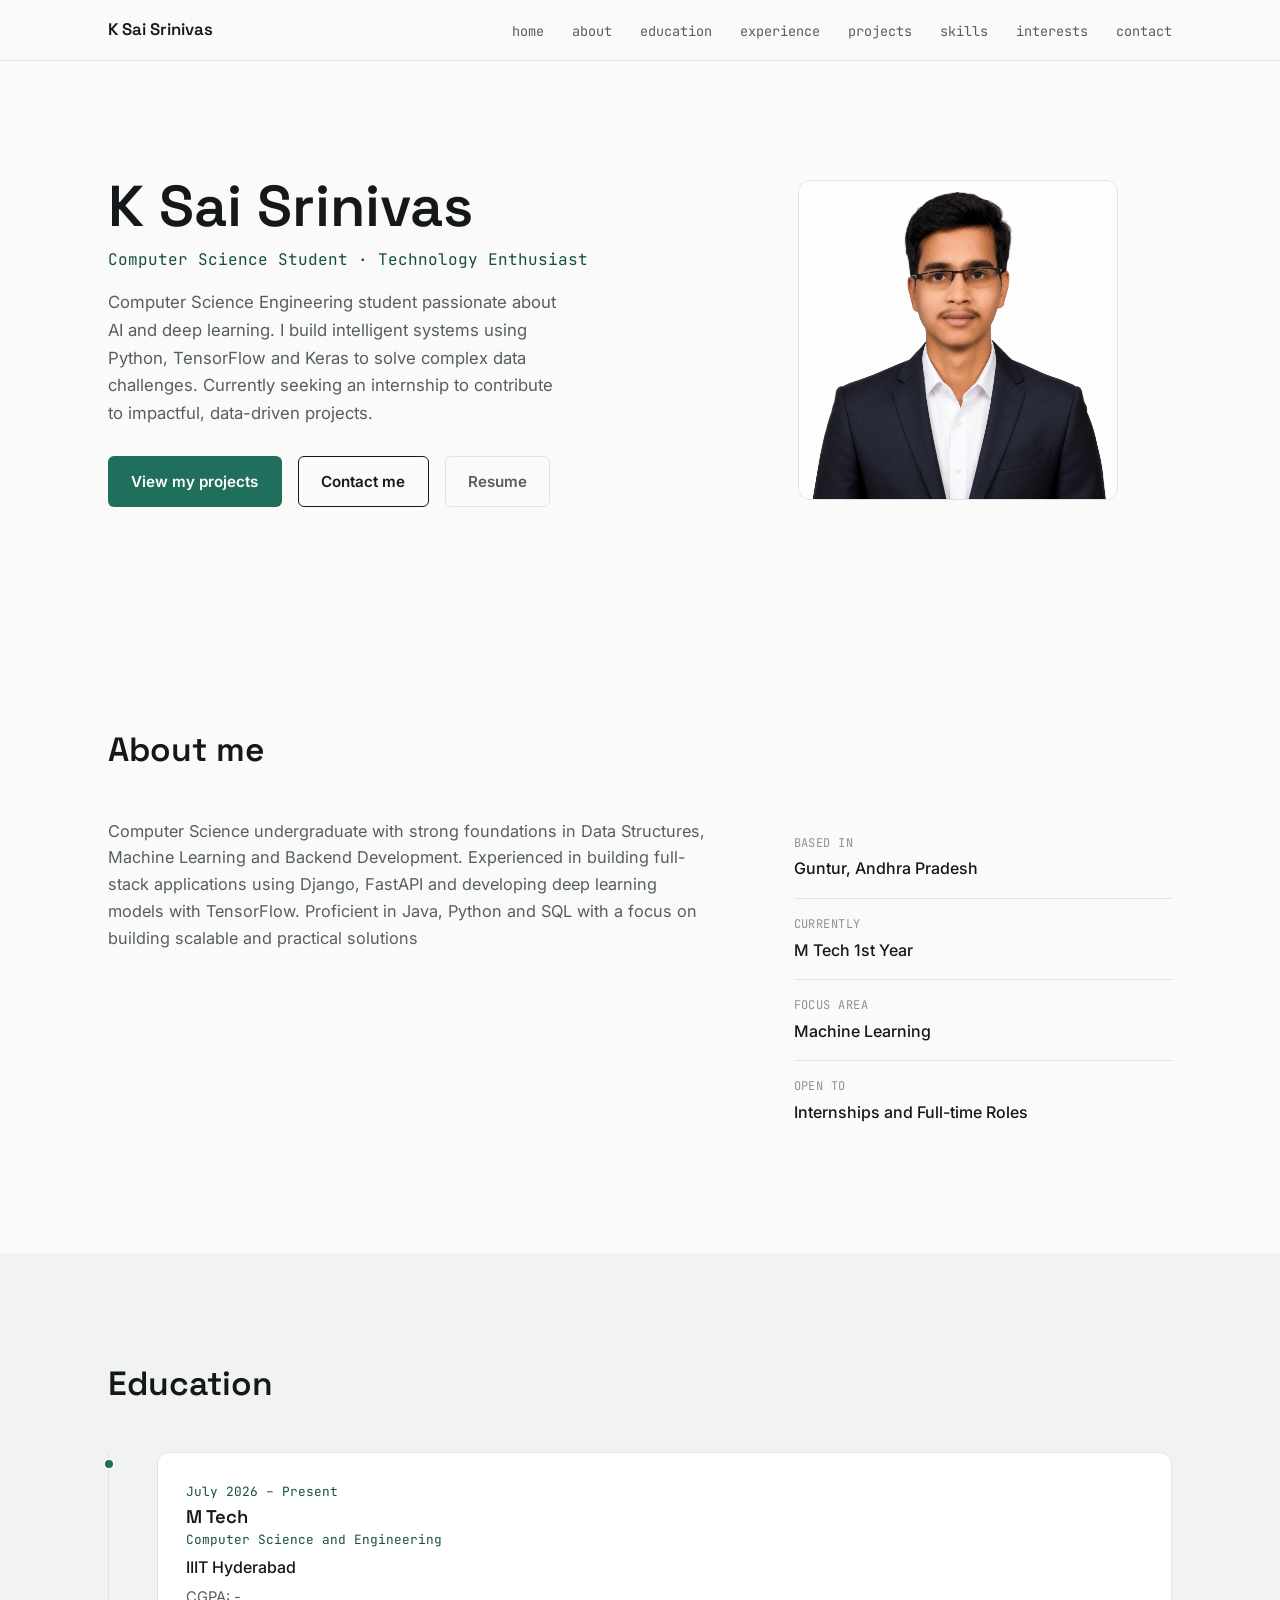
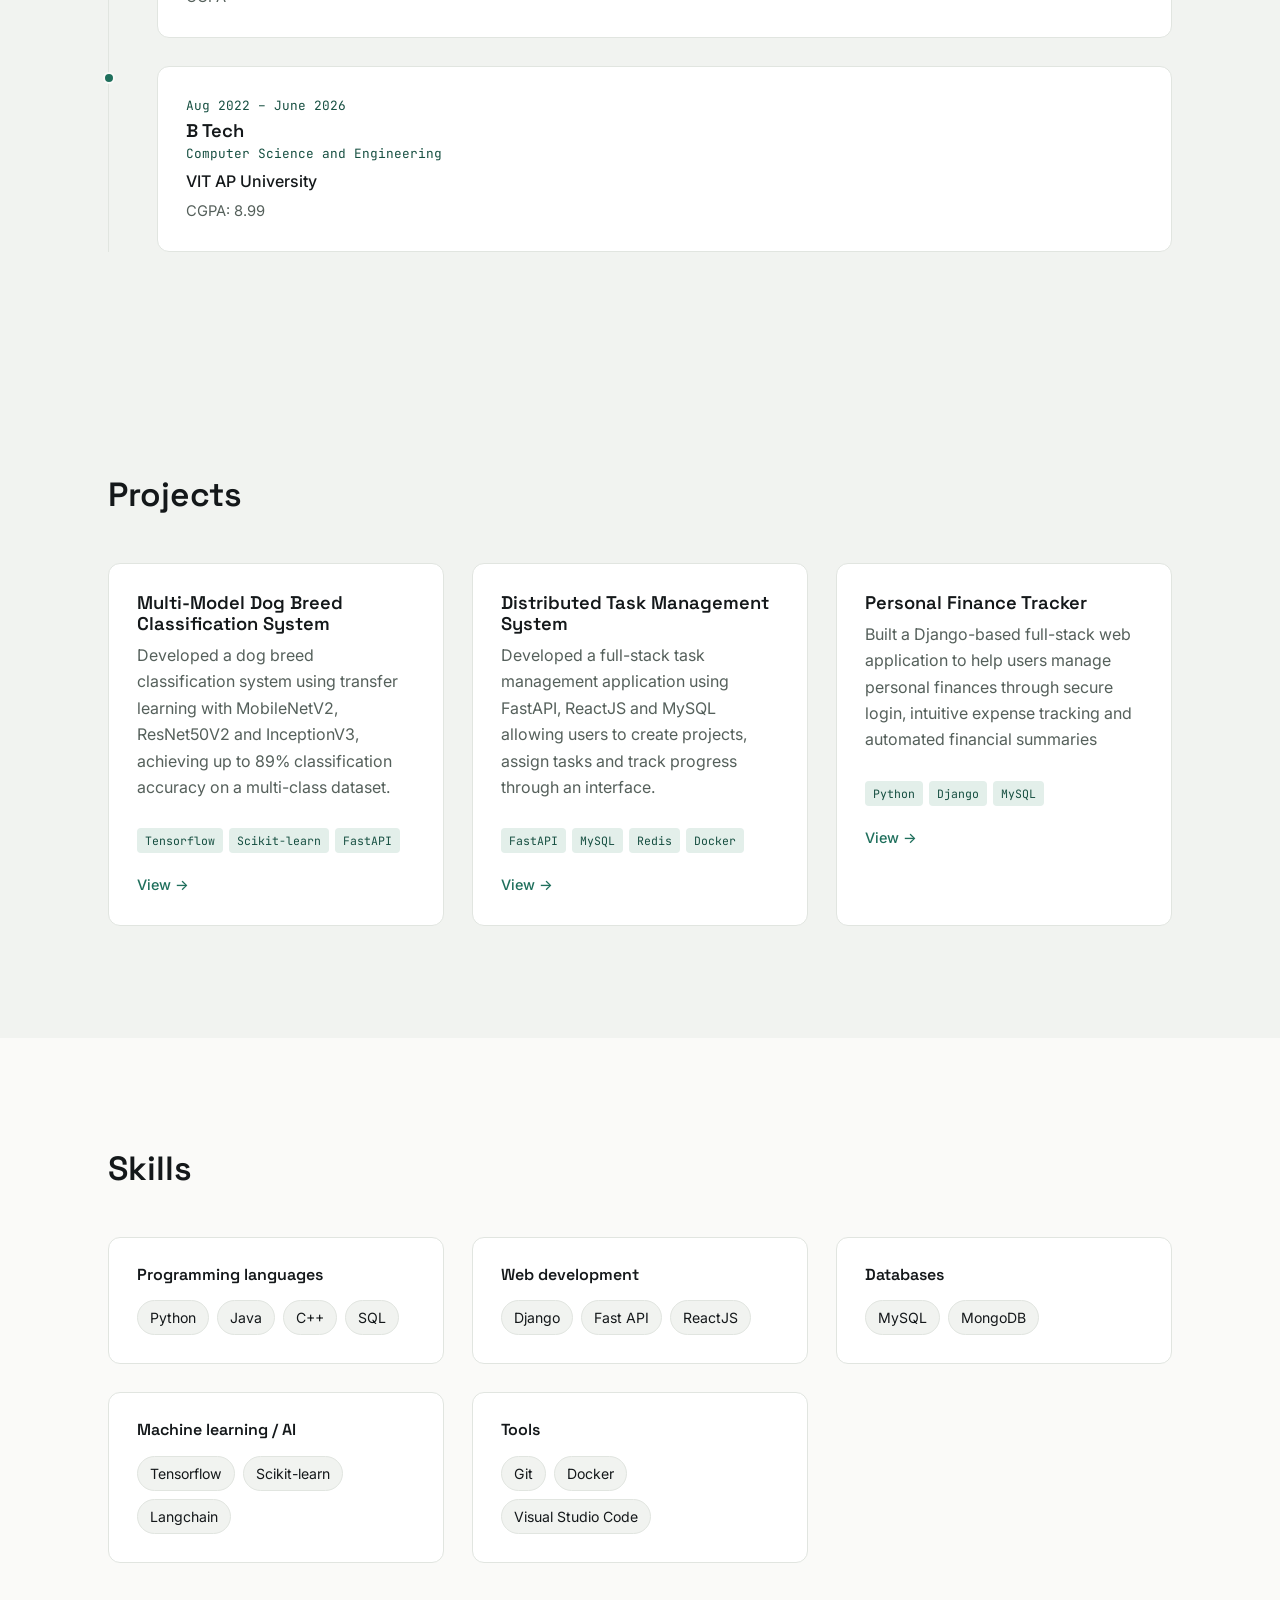
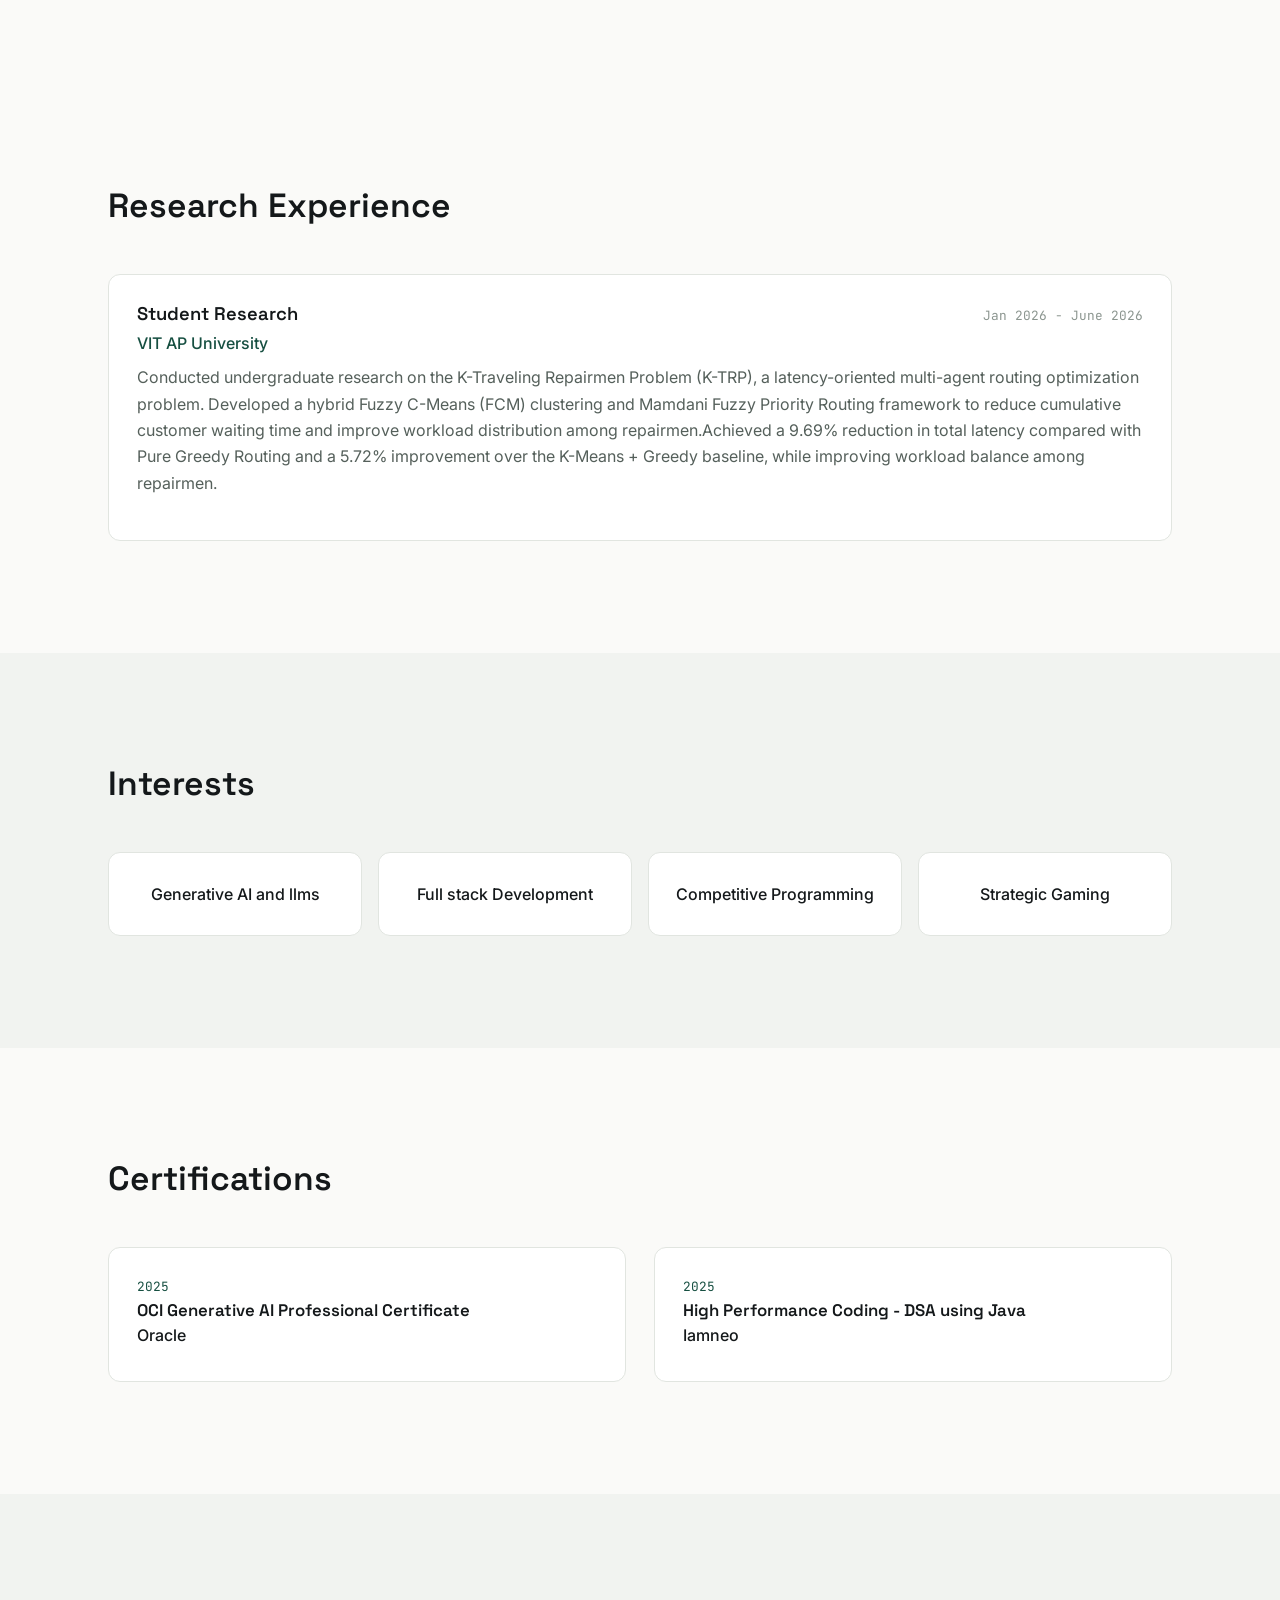
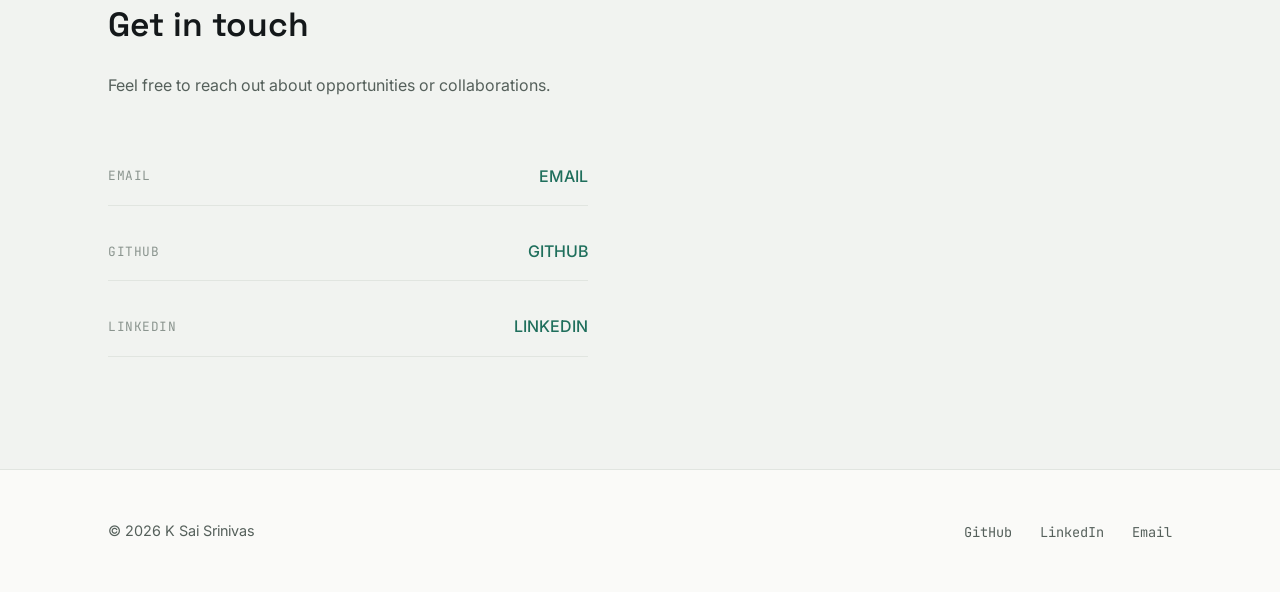
==== index.html @ 32a8c2e9 "Add files via upload" ====
<!DOCTYPE html>
<html lang="en">
<head>
  <meta charset="UTF-8" />
  <meta name="viewport" content="width=device-width, initial-scale=1.0" />
  <title>K Sai Srinivas</title>
  <meta name="description" content="Personal portfolio of [YOUR NAME], Computer Science student and developer." />

  <link rel="preconnect" href="https://fonts.googleapis.com" />
  <link rel="preconnect" href="https://fonts.gstatic.com" crossorigin />
  <link href="https://fonts.googleapis.com/css2?family=Space+Grotesk:wght@500;600;700&family=Inter:wght@400;500;600&family=JetBrains+Mono:wght@400;500&display=swap" rel="stylesheet" />

  <link rel="stylesheet" href="style.css" />
</head>
<body>

  <input type="checkbox" id="nav-toggle" class="nav-toggle-checkbox" />

  <header class="site-header">
    <div class="nav-inner">
      <a href="#home" class="nav-logo">
        K Sai Srinivas
      </a>

      <label for="nav-toggle" class="nav-toggle-label" aria-label="Toggle navigation menu">
        <span></span>
        <span></span>
        <span></span>
      </label>

      <nav class="site-nav" aria-label="Primary">
        <ul>
          <li><a href="#home">home</a></li>
          <li><a href="#about">about</a></li>
          <li><a href="#education">education</a></li>
          <li><a href="#experience">experience</a></li>
          <li><a href="#projects">projects</a></li>
          <li><a href="#skills">skills</a></li>
          <li><a href="#interests">interests</a></li>
          <li><a href="#contact">contact</a></li>
        </ul>
      </nav>
    </div>
  </header>

  <main>

    <section id="home" class="hero">
      <div class="container hero-grid">
        <div class="hero-content">
          <h1 class="hero-name">
            K Sai Srinivas
          </h1>
          <p class="hero-tagline">
            Computer Science Student · Technology Enthusiast
          </p>
          <p class="hero-intro">
            Computer Science Engineering student passionate about AI and deep learning. I build intelligent systems using Python, TensorFlow and Keras to solve complex data challenges. Currently seeking an internship to contribute to impactful, data-driven projects.
          </p>
          <div class="hero-actions">
            <a href="#projects" class="btn btn-primary">View my projects</a>
            <a href="#contact" class="btn btn-secondary">Contact me</a>
            <a href="https://drive.google.com/file/d/1s-3lSfMq5ptXC5XpvIF7e--5oSeqiUT1/view?usp=drive_link" class="btn btn-ghost" download>Resume</a>
          </div>
        </div>

        <div class="hero-media">
          <div class="hero-image-frame">
            <img src="profile.png" alt="Portrait of Srinivas" class="hero-image" />
          </div>
        </div>
      </div>
    </section>

    <section id="about" class="section">
      <div class="container">
        <h2 class="section-title">About me</h2>

        <div class="about-grid">
          <div class="about-text">
            <p>Computer Science undergraduate with strong foundations in Data Structures, Machine Learning and Backend
              Development. Experienced in building full-stack applications using Django, FastAPI and developing deep learning
              models with TensorFlow. Proficient in Java, Python and SQL with a focus on building scalable and practical
              solutions</p>   
          </div>

          <aside class="about-facts" aria-label="Key facts">
            <ul class="fact-list">
              <li>
                <span class="fact-label">Based in</span>
                <span class="fact-value">Guntur, Andhra Pradesh</span>
              </li>
              <li>
                <span class="fact-label">Currently</span>
                <span class="fact-value">M Tech 1st Year</span>
              </li>
              <li>
                <span class="fact-label">Focus area</span>
                <span class="fact-value">Machine Learning</span>
              </li>
              <li>
                <span class="fact-label">Open to</span>
                <span class="fact-value">Internships and Full-time Roles</span>
              </li>
            </ul>
          </aside>
        </div>
      </div>
    </section>

    <section id="education" class="section section-alt">
      <div class="container">
        <h2 class="section-title">Education</h2>

        <ol class="timeline">
          <li class="timeline-item">
            <div class="timeline-marker" aria-hidden="true"></div>
            <div class="timeline-content card">
              <p class="timeline-date">July 2026 – Present</p>
              <h3>M Tech </h3> 
              <p class="timeline-date">Computer Science and Engineering</p>
              <p class="timeline-org">IIIT Hyderabad</p>
              <p class="timeline-detail">CGPA: -</p>
            </div>
          </li>

          <li class="timeline-item">
            <div class="timeline-marker" aria-hidden="true"></div>
            <div class="timeline-content card">
              <p class="timeline-date">Aug 2022 – June 2026</p>
              <h3>B Tech </h3>
              <p class="timeline-date">Computer Science and Engineering</p>
              <p class="timeline-org">VIT AP University</p>
              <p class="timeline-detail">CGPA: 8.99</p>
            </div>
          </li>

        </ol>
      </div>
    </section>

    <section id="projects" class="section section-alt">
      <div class="container">
        <h2 class="section-title">Projects</h2>

        <div class="project-grid">
          <article class="project-card card">
            
            <div class="project-body">
              <h3>Multi-Model Dog Breed Classification System</h3>
              <p>Developed a dog breed classification system using transfer learning with MobileNetV2, ResNet50V2 and InceptionV3,
                achieving up to 89% classification accuracy on a multi-class dataset.</p>
              <ul class="tech-tags">
                <li>Tensorflow</li>
                <li>Scikit-learn</li>
                <li>FastAPI</li>
              </ul>
              <div class="project-links">
                <a href="https://github.com/SaiSrinivas49/DogBreedClassification" class="link-arrow">View →</a>
              </div>
            </div>
          </article>

          <article class="project-card card">
            <div class="project-body">
              <h3>Distributed Task Management System</h3>
              <p>Developed a full-stack task management application using FastAPI, ReactJS and MySQL allowing users to create
                projects, assign tasks and track progress through an interface.
              </p>
              <ul class="tech-tags">
                <li>FastAPI</li>
                <li>MySQL</li>
                <li>Redis</li>
                <li>Docker</li>
              </ul>
              <div class="project-links">
                <a href="https://github.com/SaiSrinivas49/SmartTaskPlanner" class="link-arrow">View →</a>
              </div>
            </div>
          </article>

          <article class="project-card card">
            <div class="project-body">
              <h3>Personal Finance Tracker</h3>
              <p>Built a Django-based full-stack web application to help users manage personal finances through secure login, intuitive
              expense tracking and automated financial summaries</p>
              <ul class="tech-tags">
                <li>Python</li>
                <li>Django</li>
                <li>MySQL</li>
              </ul>
              <div class="project-links">
                <a href="https://github.com/SaiSrinivas49/PersonalFinanceTracker" class="link-arrow">View →</a>
              </div>
            </div>
          </article>
        </div>
      </div>
    </section>

    <section id="skills" class="section">
      <div class="container">
        <h2 class="section-title">Skills</h2>

        <div class="skills-grid">
          <div class="skill-category card">
            <h3>Programming languages</h3>
            <ul class="skill-tags">
              <li>Python</li>
              <li>Java</li>
              <li>C++</li>
              <li>SQL</li>
            </ul>
          </div>

          <div class="skill-category card">
            <h3>Web development</h3>
            <ul class="skill-tags">
              <li>Django</li>
              <li>Fast API</li>
              <li>ReactJS</li>
            </ul>
          </div>

          <div class="skill-category card">
            <h3>Databases</h3>
            <ul class="skill-tags">
              <li>MySQL</li>
              <li>MongoDB</li>
            </ul>
          </div>

          <div class="skill-category card">
            <h3>Machine learning / AI</h3>
            <ul class="skill-tags">
              <li>Tensorflow</li>
              <li>Scikit-learn</li>
              <li>Langchain</li>
            </ul>
          </div>

          <div class="skill-category card">
            <h3>Tools</h3>
            <ul class="skill-tags">
              <li>Git</li>
              <li>Docker</li>
              <li>Visual Studio Code</li>
            </ul>
          </div>
        </div>
      </div>
    </section>

    <section id="experience" class="section">
      <div class="container">
        <h2 class="section-title">Research Experience</h2>

        <div class="experience-list">
          <article class="experience-item card">
            <div class="experience-head">
              <h3>Student Research</h3>
              <p class="experience-date">Jan 2026 - June 2026</p>
            </div>
            <p class="experience-org">VIT AP University</p>
            <p class="experience-desc">Conducted undergraduate research on the K-Traveling Repairmen Problem (K-TRP), a latency-oriented multi-agent routing optimization problem. Developed a hybrid Fuzzy C-Means (FCM) clustering and Mamdani Fuzzy Priority Routing framework to reduce cumulative customer waiting time and improve workload distribution among repairmen.Achieved a 9.69% reduction in total latency compared with Pure Greedy Routing and a 5.72% improvement over the K-Means + Greedy baseline, while improving workload balance among repairmen.</p>
            <ul class="experience-points">
            </ul>
          </article>
        </div>
      </div>
    </section>

    <section id="interests" class="section section-alt">
      <div class="container">
        <h2 class="section-title">Interests</h2>

        <div class="pill-grid">
          <div class="pill-card card">Generative AI and llms</div>
          <div class="pill-card card">Full stack Development</div>
          <div class="pill-card card">Competitive Programming</div>
          <div class="pill-card card">Strategic Gaming</div>
        </div>
      </div>
    </section>

    <section id="achievements" class="section">
      <div class="container">
        <h2 class="section-title">Certifications</h2>

        <div class="achievement-grid">
          <div class="achievement-card card">
            <p class="achievement-year">2025</p>
            <h3>OCI Generative AI Professional Certificate</h3>
            <p class="achievement-org">Oracle</p>
          </div>
          <div class="achievement-card card">
            <p class="achievement-year">2025</p>
            <h3>High Performance Coding - DSA using Java</h3>
            <p class="achievement-org">Iamneo</p>
          </div>
        </div>
      </div>
    </section>

    <section id="contact" class="section section-alt contact-section">
      <div class="container">
        <h2 class="section-title">Get in touch</h2>
        <p class="section-subtitle">
          Feel free to reach out about opportunities or collaborations.
        </p>
        <ul class="contact-list">
          <li>
            <span class="contact-label">Email</span>
            <a href="mailto:ksaisrinivas49@gmail.com">EMAIL</a>
          </li>
          <li>
            <span class="contact-label">GitHub</span>
            <a href="https://github.com/SaiSrinivas49">GITHUB</a>
          </li>
          <li>
            <span class="contact-label">LinkedIn</span>
            <a href="[YOUR LINKEDIN URL]">LINKEDIN</a>
          </li>
        </ul>
      </div>
    </section>

  </main>


  <footer class="site-footer">
    <div class="container footer-inner">
      <p>&copy; 2026 K Sai Srinivas</p>
      <ul class="footer-links">
        <li><a href="https://github.com/SaiSrinivas49">GitHub</a></li>
        <li><a href="[YOUR LINKEDIN URL]">LinkedIn</a></li>
        <li><a href="mailto:ksaisrinivas49@gmail.com">Email</a></li>
      </ul>
    </div>
  </footer>

</body>
</html>
---- style.css ----
:root {
  /* Colors */
  --color-bg: #FAFAF8;
  --color-surface: #FFFFFF;
  --color-surface-alt: #F1F3F0;
  --color-border: #E1E5E0;

  --color-ink: #14181A;
  --color-ink-muted: #55605B;
  --color-ink-faint: #8B958F;

  --color-accent: #1F6F5C;        
  --color-accent-dark: #164F41;
  --color-accent-soft: #E3EFEA;

  --color-highlight: #A8632B;    

  --font-display: 'Space Grotesk', 'Segoe UI', sans-serif;
  --font-body: 'Inter', 'Segoe UI', sans-serif;
  --font-mono: 'JetBrains Mono', 'Courier New', monospace;

  --space-xs: 0.5rem;
  --space-sm: 1rem;
  --space-md: 1.75rem;
  --space-lg: 3rem;
  --space-xl: 5rem;
  --space-2xl: 7rem;

  --container-width: 1120px;
  --radius-sm: 6px;
  --radius-md: 12px;
  --border-width: 1px;

  --transition-fast: 150ms ease;
  --transition-base: 250ms ease;
}

*,
*::before,
*::after {
  box-sizing: border-box;
}

html {
  scroll-behavior: smooth;
}

@media (prefers-reduced-motion: reduce) {
  html {
    scroll-behavior: auto;
  }
  *,
  *::before,
  *::after {
    animation-duration: 0.01ms !important;
    animation-iteration-count: 1 !important;
    transition-duration: 0.01ms !important;
    scroll-behavior: auto !important;
  }
}

body {
  margin: 0;
  font-family: var(--font-body);
  font-size: 1rem;
  line-height: 1.65;
  color: var(--color-ink);
  background-color: var(--color-bg);
  -webkit-font-smoothing: antialiased;
}

h1, h2, h3, h4 {
  font-family: var(--font-display);
  font-weight: 600;
  line-height: 1.15;
  margin: 0 0 var(--space-sm) 0;
  color: var(--color-ink);
}

p {
  margin: 0 0 var(--space-sm) 0;
  color: var(--color-ink-muted);
}

ul, ol {
  padding: 0;
  margin: 0;
  list-style: none;
}

a {
  color: var(--color-accent);
  text-decoration: none;
  transition: color var(--transition-fast);
}

a:hover {
  color: var(--color-accent-dark);
}

img {
  max-width: 100%;
  display: block;
}


a:focus-visible,
button:focus-visible,
label:focus-visible,
input:focus-visible {
  outline: 2px solid var(--color-accent);
  outline-offset: 3px;
  border-radius: var(--radius-sm);
}

.container {
  width: 100%;
  max-width: var(--container-width);
  margin: 0 auto;
  padding: 0 var(--space-md);
}

.section {
  padding: var(--space-2xl) 0;
}

.section-alt {
  background-color: var(--color-surface-alt);
}

.card {
  background-color: var(--color-surface);
  border: var(--border-width) solid var(--color-border);
  border-radius: var(--radius-md);
  padding: var(--space-md);
}

.section-alt .card {
  background-color: var(--color-surface);
}

.nav-toggle-checkbox {
  display: none;
}

.site-header {
  position: sticky;
  top: 0;
  z-index: 100;
  background-color: rgba(250, 250, 248, 0.92);
  backdrop-filter: blur(8px);
  border-bottom: var(--border-width) solid var(--color-border);
}

.nav-inner {
  max-width: var(--container-width);
  margin: 0 auto;
  padding: var(--space-sm) var(--space-md);
  display: flex;
  align-items: center;
  justify-content: space-between;
}

.nav-logo {
  font-family: var(--font-display);
  font-weight: 600;
  font-size: 1.05rem;
  color: var(--color-ink);
  display: flex;
  align-items: center;
  gap: var(--space-xs);
}

.nav-logo:hover {
  color: var(--color-ink);
}

.nav-logo-mono {
  font-family: var(--font-mono);
  color: var(--color-accent);
  font-size: 0.95rem;
}

.site-nav ul {
  display: flex;
  gap: var(--space-md);
}

.site-nav a {
  font-family: var(--font-mono);
  font-size: 0.85rem;
  color: var(--color-ink-muted);
  position: relative;
  padding-bottom: 4px;
}

.site-nav a:hover {
  color: var(--color-accent);
}

.site-nav a::after {
  content: "";
  position: absolute;
  left: 0;
  bottom: 0;
  width: 0;
  height: 2px;
  background-color: var(--color-accent);
  transition: width var(--transition-base);
}

.site-nav a:hover::after {
  width: 100%;
}

.nav-toggle-label {
  display: none;
  flex-direction: column;
  gap: 5px;
  cursor: pointer;
  padding: var(--space-xs);
}

.nav-toggle-label span {
  width: 22px;
  height: 2px;
  background-color: var(--color-ink);
  border-radius: 2px;
  transition: transform var(--transition-base), opacity var(--transition-base);
}

.btn {
  display: inline-flex;
  align-items: center;
  gap: 0.4rem;
  font-family: var(--font-body);
  font-weight: 600;
  font-size: 0.95rem;
  padding: 0.75rem 1.4rem;
  border-radius: var(--radius-sm);
  border: var(--border-width) solid transparent;
  cursor: pointer;
  transition: background-color var(--transition-fast), color var(--transition-fast), border-color var(--transition-fast);
}

.btn-primary {
  background-color: var(--color-accent);
  color: #FFFFFF;
}

.btn-primary:hover {
  background-color: var(--color-accent-dark);
  color: #FFFFFF;
}

.btn-secondary {
  background-color: transparent;
  border-color: var(--color-ink);
  color: var(--color-ink);
}

.btn-secondary:hover {
  background-color: var(--color-ink);
  color: var(--color-bg);
}

.btn-ghost {
  background-color: transparent;
  color: var(--color-ink-muted);
  border-color: var(--color-border);
}

.btn-ghost:hover {
  border-color: var(--color-accent);
  color: var(--color-accent);
}

.hero {
  padding: var(--space-2xl) 0;
}

.hero-grid {
  display: grid;
  grid-template-columns: 1.3fr 1fr;
  gap: var(--space-xl);
  align-items: center;
}

.hero-name {
  font-size: clamp(2.4rem, 5vw, 3.6rem);
  margin-bottom: var(--space-xs);
}

.hero-tagline {
  font-family: var(--font-mono);
  font-size: 1rem;
  color: var(--color-accent-dark);
  margin-bottom: var(--space-sm);
}

.hero-intro {
  max-width: 42ch;
  font-size: 1.05rem;
  margin-bottom: var(--space-md);
}

.hero-actions {
  display: flex;
  flex-wrap: wrap;
  gap: var(--space-sm);
}

.hero-media {
  display: flex;
  justify-content: center;
}

.hero-image-frame {
  width: 100%;
  max-width: 320px;
  aspect-ratio: 1 / 1;
  border-radius: var(--radius-md);
  overflow: hidden;
  border: var(--border-width) solid var(--color-border);
  background-color: var(--color-surface-alt);
}

.hero-image {
  width: 100%;
  height: 100%;
  object-fit: cover;
}

.eyebrow {
  font-family: var(--font-mono);
  font-size: 0.8rem;
  letter-spacing: 0.02em;
  color: var(--color-accent);
  margin-bottom: var(--space-xs);
}

.section-title {
  font-size: clamp(1.6rem, 3vw, 2.1rem);
  margin-bottom: var(--space-lg);
}

.section-subtitle {
  max-width: 60ch;
  margin-top: calc(-1 * var(--space-md) + var(--space-xs));
  margin-bottom: var(--space-lg);
}

.about-grid {
  display: grid;
  grid-template-columns: 1.6fr 1fr;
  gap: var(--space-xl);
}

.about-text p {
  font-size: 1.02rem;
}

.fact-list li {
  display: flex;
  flex-direction: column;
  gap: 2px;
  padding: var(--space-sm) 0;
  border-bottom: var(--border-width) solid var(--color-border);
}

.fact-list li:last-child {
  border-bottom: none;
}

.fact-label {
  font-family: var(--font-mono);
  font-size: 0.75rem;
  color: var(--color-ink-faint);
  text-transform: uppercase;
  letter-spacing: 0.04em;
}

.fact-value {
  font-weight: 500;
  color: var(--color-ink);
}

.timeline {
  position: relative;
  padding-left: var(--space-lg);
  border-left: var(--border-width) solid var(--color-border);
}

.timeline-item {
  position: relative;
  margin-bottom: var(--space-md);
}

.timeline-item:last-child {
  margin-bottom: 0;
}

.timeline-marker {
  position: absolute;
  left: calc(-1 * var(--space-lg) - 6px);
  top: 6px;
  width: 12px;
  height: 12px;
  border-radius: 50%;
  background-color: var(--color-accent);
  border: 2px solid var(--color-bg);
}

.timeline-date {
  font-family: var(--font-mono);
  font-size: 0.8rem;
  color: var(--color-accent-dark);
  margin-bottom: 4px;
}

.timeline-content h3 {
  font-size: 1.15rem;
  margin-bottom: 2px;
}

.timeline-org {
  font-weight: 500;
  color: var(--color-ink);
  margin-bottom: 4px;
}

.timeline-detail {
  font-size: 0.92rem;
  margin-bottom: 0;
}

.experience-list {
  display: flex;
  flex-direction: column;
  gap: var(--space-md);
}

.experience-head {
  display: flex;
  justify-content: space-between;
  align-items: baseline;
  flex-wrap: wrap;
  gap: var(--space-xs);
}

.experience-head h3 {
  margin-bottom: 0;
  font-size: 1.15rem;
}

.experience-date {
  font-family: var(--font-mono);
  font-size: 0.8rem;
  color: var(--color-ink-faint);
  margin-bottom: 0;
}

.experience-org {
  font-weight: 500;
  color: var(--color-accent-dark);
  margin: 4px 0 var(--space-xs) 0;
}

.experience-points li {
  position: relative;
  padding-left: 1.1rem;
  color: var(--color-ink-muted);
  margin-bottom: 4px;
}

.experience-points li::before {
  content: "—";
  position: absolute;
  left: 0;
  color: var(--color-accent);
}

.project-grid {
  display: grid;
  grid-template-columns: repeat(3, 1fr);
  gap: var(--space-md);
}

.project-card {
  padding: 0;
  overflow: hidden;
  display: flex;
  flex-direction: column;
  transition: transform var(--transition-base), box-shadow var(--transition-base);
}

.project-card:hover {
  transform: translateY(-4px);
  box-shadow: 0 12px 24px -16px rgba(20, 24, 26, 0.25);
}

.project-image-wrap {
  aspect-ratio: 16 / 10;
  background-color: var(--color-surface-alt);
  overflow: hidden;
}

.project-image {
  width: 100%;
  height: 100%;
  object-fit: cover;
}

.project-body {
  padding: var(--space-md);
  display: flex;
  flex-direction: column;
  gap: var(--space-xs);
}

.project-body h3 {
  font-size: 1.15rem;
  margin-bottom: 0;
}

.tech-tags {
  display: flex;
  flex-wrap: wrap;
  gap: 6px;
  margin: 4px 0;
}

.tech-tags li {
  font-family: var(--font-mono);
  font-size: 0.72rem;
  background-color: var(--color-accent-soft);
  color: var(--color-accent-dark);
  padding: 3px 8px;
  border-radius: 4px;
}

.project-links {
  display: flex;
  gap: var(--space-sm);
  margin-top: var(--space-xs);
}

.link-arrow {
  font-size: 0.9rem;
  font-weight: 500;
}

.skills-grid {
  display: grid;
  grid-template-columns: repeat(3, 1fr);
  gap: var(--space-md);
}

.skill-category h3 {
  font-size: 1rem;
  margin-bottom: var(--space-sm);
}

.skill-tags {
  display: flex;
  flex-wrap: wrap;
  gap: 8px;
}

.skill-tags li {
  font-size: 0.88rem;
  background-color: var(--color-surface-alt);
  border: var(--border-width) solid var(--color-border);
  padding: 5px 12px;
  border-radius: 20px;
  color: var(--color-ink);
}

.pill-grid {
  display: grid;
  grid-template-columns: repeat(4, 1fr);
  gap: var(--space-sm);
}

.pill-card {
  text-align: center;
  font-weight: 500;
  padding: var(--space-md) var(--space-sm);
}

.achievement-grid {
  display: grid;
  grid-template-columns: repeat(2, 1fr);
  gap: var(--space-md);
}

.achievement-year {
  font-family: var(--font-mono);
  font-size: 0.8rem;
  color: var(--color-accent-dark);
  margin-bottom: 4px;
}

.achievement-card h3 {
  font-size: 1.05rem;
  margin-bottom: 2px;
}

.achievement-org {
  font-weight: 500;
  color: var(--color-ink);
  margin-bottom: 4px;
}

.achievement-desc {
  font-size: 0.92rem;
  margin-bottom: 0;
}

.contact-list {
  display: flex;
  flex-direction: column;
  gap: var(--space-sm);
  max-width: 480px;
}

.contact-list li {
  display: flex;
  justify-content: space-between;
  align-items: center;
  padding: var(--space-sm) 0;
  border-bottom: var(--border-width) solid var(--color-border);
}

.contact-label {
  font-family: var(--font-mono);
  font-size: 0.8rem;
  color: var(--color-ink-faint);
  text-transform: uppercase;
  letter-spacing: 0.04em;
}

.contact-list a {
  font-weight: 500;
}

.site-footer {
  padding: var(--space-lg) 0;
  border-top: var(--border-width) solid var(--color-border);
}

.footer-inner {
  display: flex;
  justify-content: space-between;
  align-items: center;
  flex-wrap: wrap;
  gap: var(--space-sm);
}

.footer-inner p {
  margin-bottom: 0;
  font-size: 0.9rem;
}

.footer-links {
  display: flex;
  gap: var(--space-md);
}

.footer-links a {
  font-family: var(--font-mono);
  font-size: 0.85rem;
  color: var(--color-ink-muted);
}

@media (max-width: 900px) {
  .hero-grid {
    grid-template-columns: 1fr;
    text-align: left;
  }

  .hero-media {
    order: -1;
    justify-content: flex-start;
  }

  .hero-image-frame {
    max-width: 220px;
  }

  .about-grid {
    grid-template-columns: 1fr;
  }

  .project-grid {
    grid-template-columns: repeat(2, 1fr);
  }

  .skills-grid {
    grid-template-columns: repeat(2, 1fr);
  }

  .pill-grid,
  .hobby-grid {
    grid-template-columns: repeat(2, 1fr);
  }

  .achievement-grid {
    grid-template-columns: 1fr;
  }

  .gallery-grid {
    grid-template-columns: repeat(2, 1fr);
  }
}

@media (max-width: 720px) {
  .nav-toggle-label {
    display: flex;
  }

  .site-nav {
    position: absolute;
    top: 100%;
    left: 0;
    right: 0;
    background-color: var(--color-bg);
    border-bottom: var(--border-width) solid var(--color-border);
    max-height: 0;
    overflow: hidden;
    transition: max-height var(--transition-base);
  }

  .site-nav ul {
    flex-direction: column;
    gap: 0;
    padding: var(--space-sm) var(--space-md);
  }

  .site-nav li {
    border-bottom: var(--border-width) solid var(--color-border);
  }

  .site-nav li:last-child {
    border-bottom: none;
  }

  .site-nav a {
    display: block;
    padding: var(--space-sm) 0;
  }

  .nav-toggle-checkbox:checked ~ .site-header .site-nav {
    max-height: 480px;
  }

  .nav-toggle-checkbox:checked ~ .site-header .nav-toggle-label span:nth-child(1) {
    transform: translateY(7px) rotate(45deg);
  }

  .nav-toggle-checkbox:checked ~ .site-header .nav-toggle-label span:nth-child(2) {
    opacity: 0;
  }

  .nav-toggle-checkbox:checked ~ .site-header .nav-toggle-label span:nth-child(3) {
    transform: translateY(-7px) rotate(-45deg);
  }
}

@media (max-width: 600px) {
  :root {
    --space-2xl: 4.5rem;
    --space-xl: 3rem;
  }

  .container {
    padding: 0 var(--space-sm);
  }

  .project-grid {
    grid-template-columns: 1fr;
  }

  .skills-grid {
    grid-template-columns: 1fr;
  }

  .pill-grid,
  .hobby-grid {
    grid-template-columns: 1fr;
  }

  .gallery-grid {
    grid-template-columns: 1fr;
  }

  .hero-actions {
    flex-direction: column;
    align-items: stretch;
  }

  .hero-actions .btn {
    justify-content: center;
  }

  .contact-list li {
    flex-direction: column;
    align-items: flex-start;
    gap: 2px;
  }
}
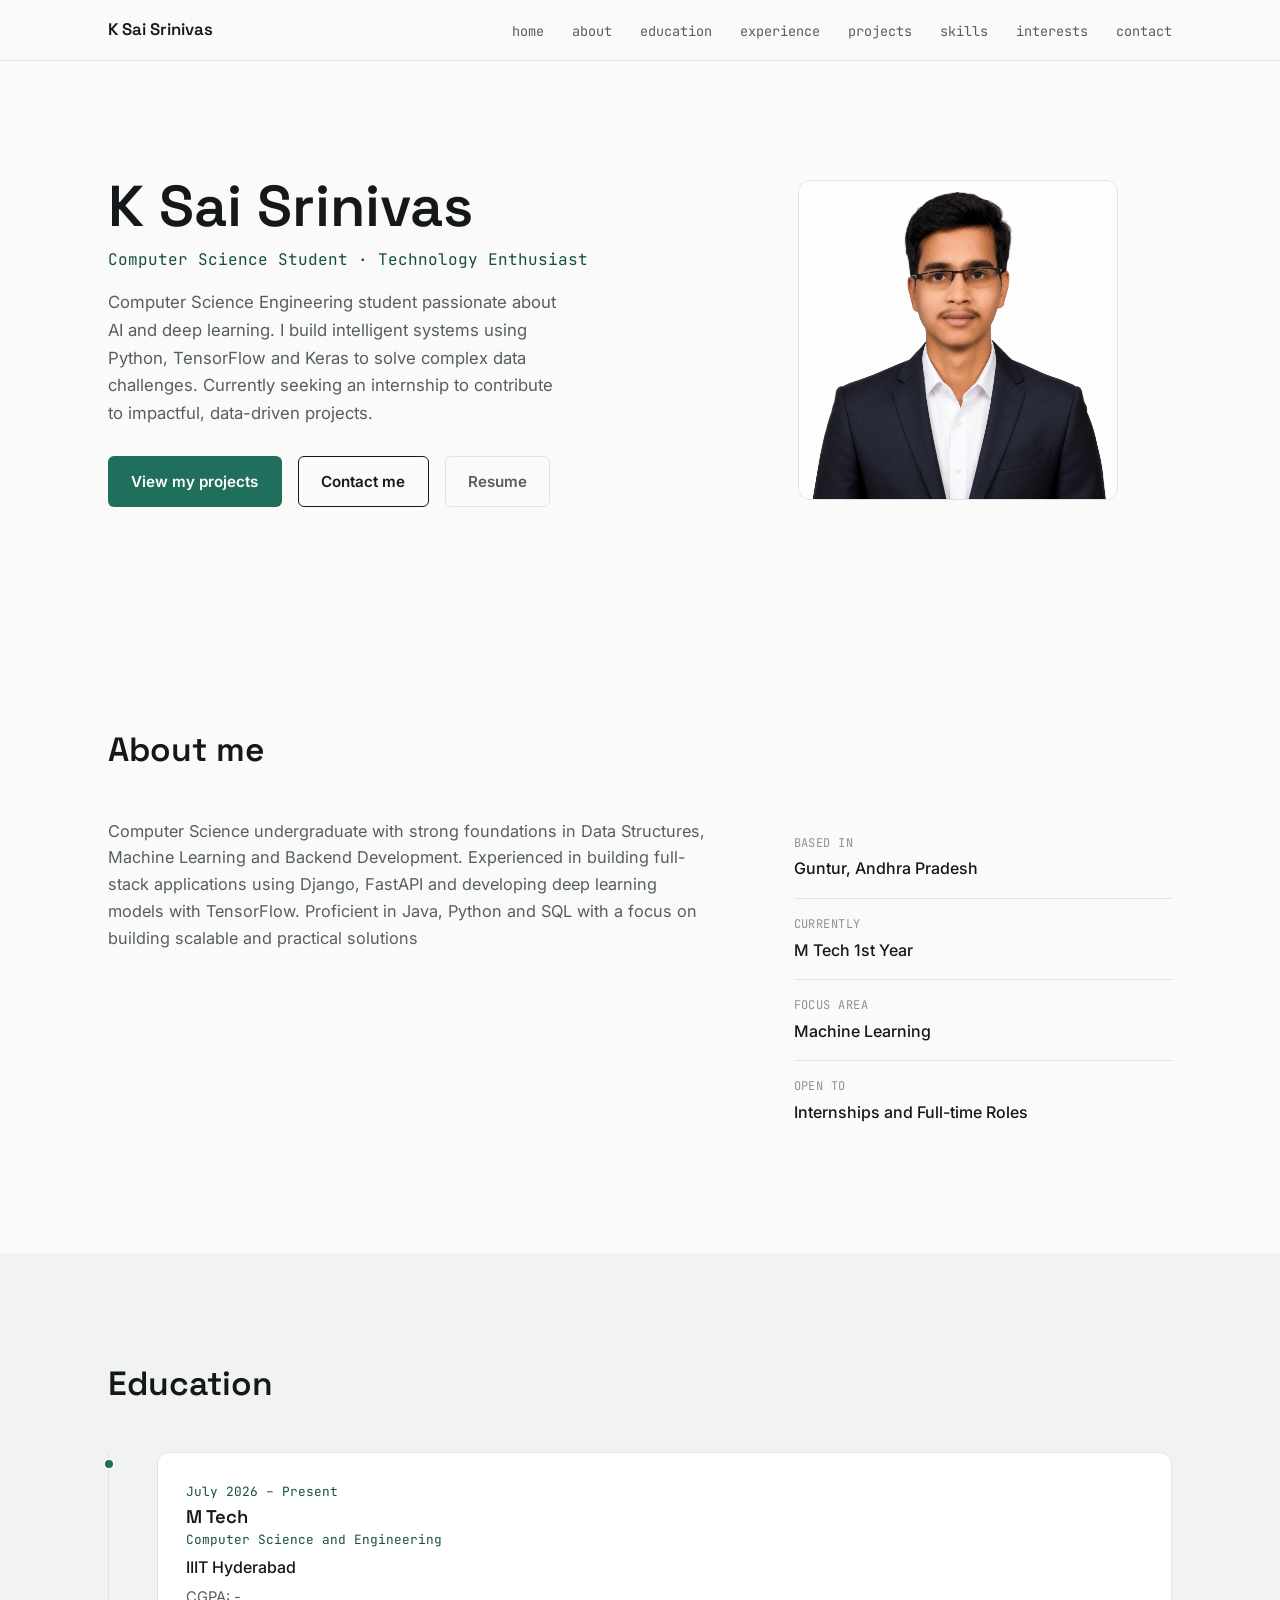
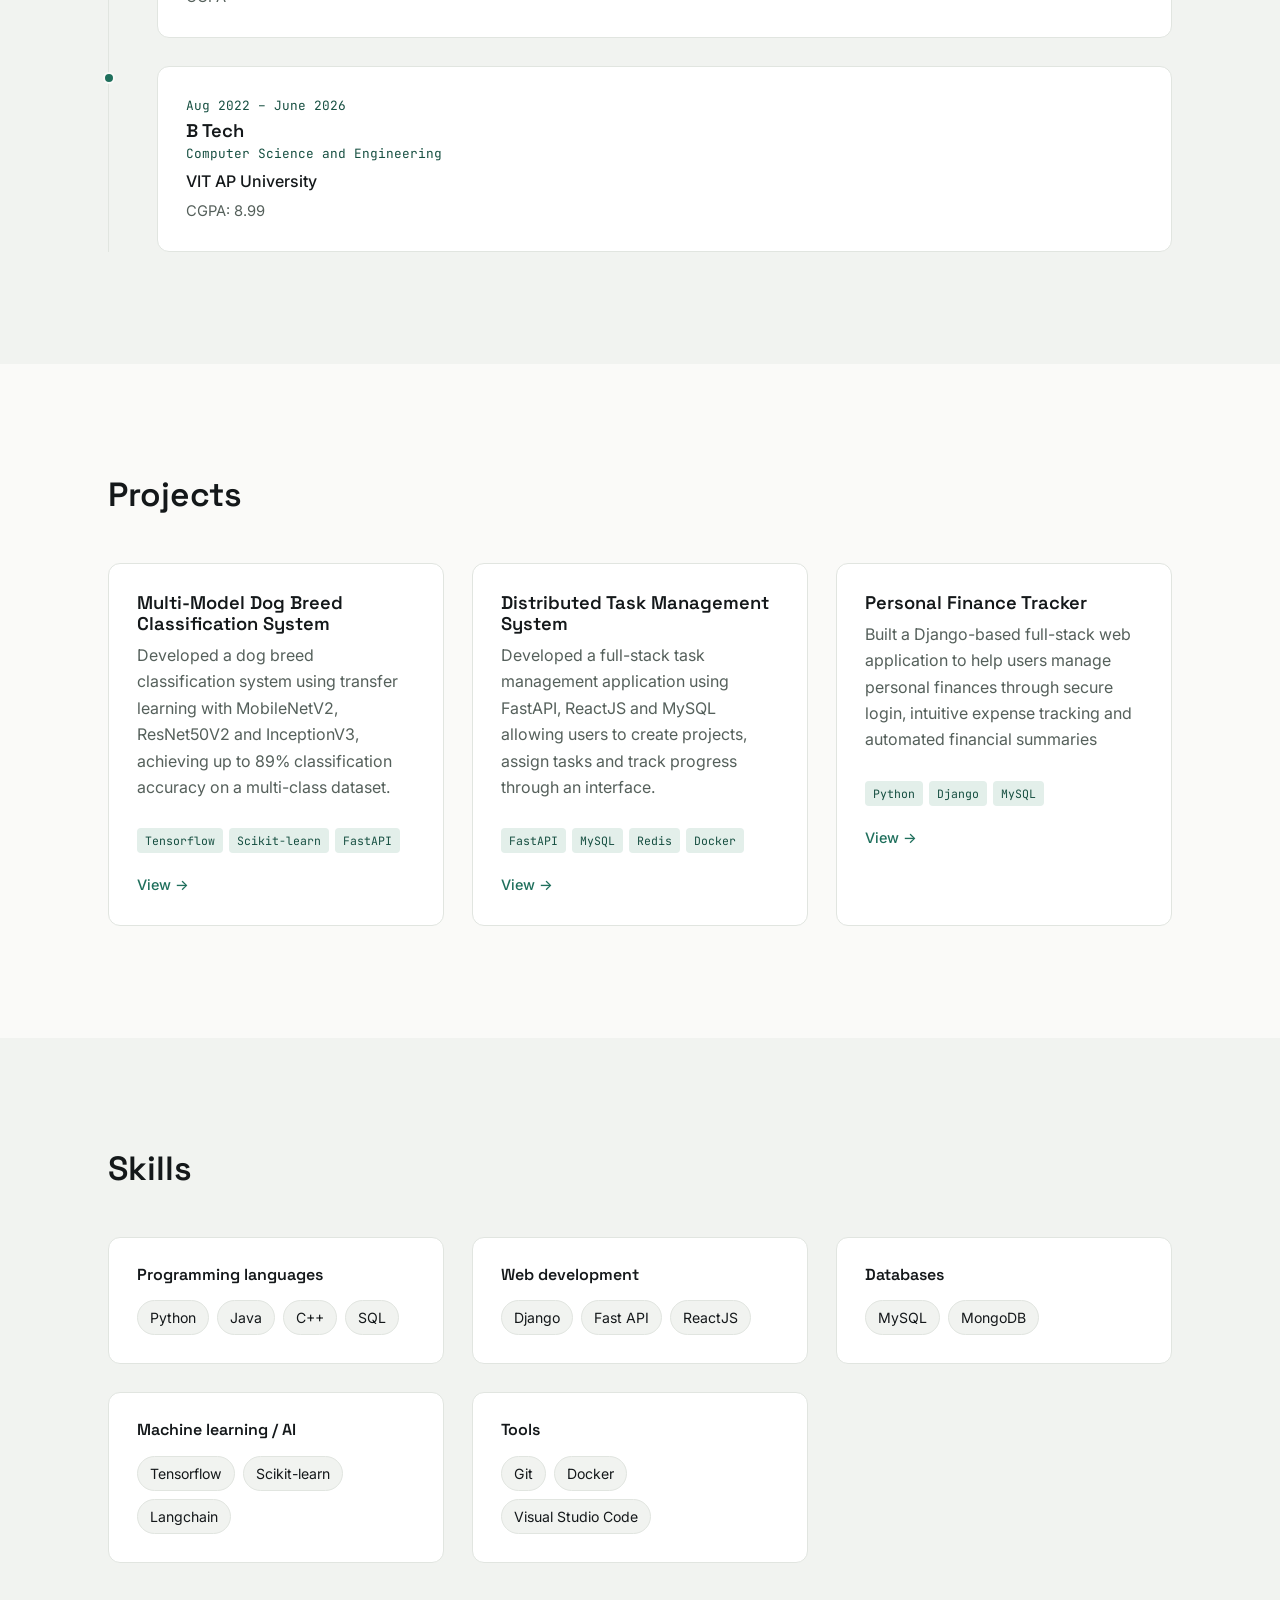
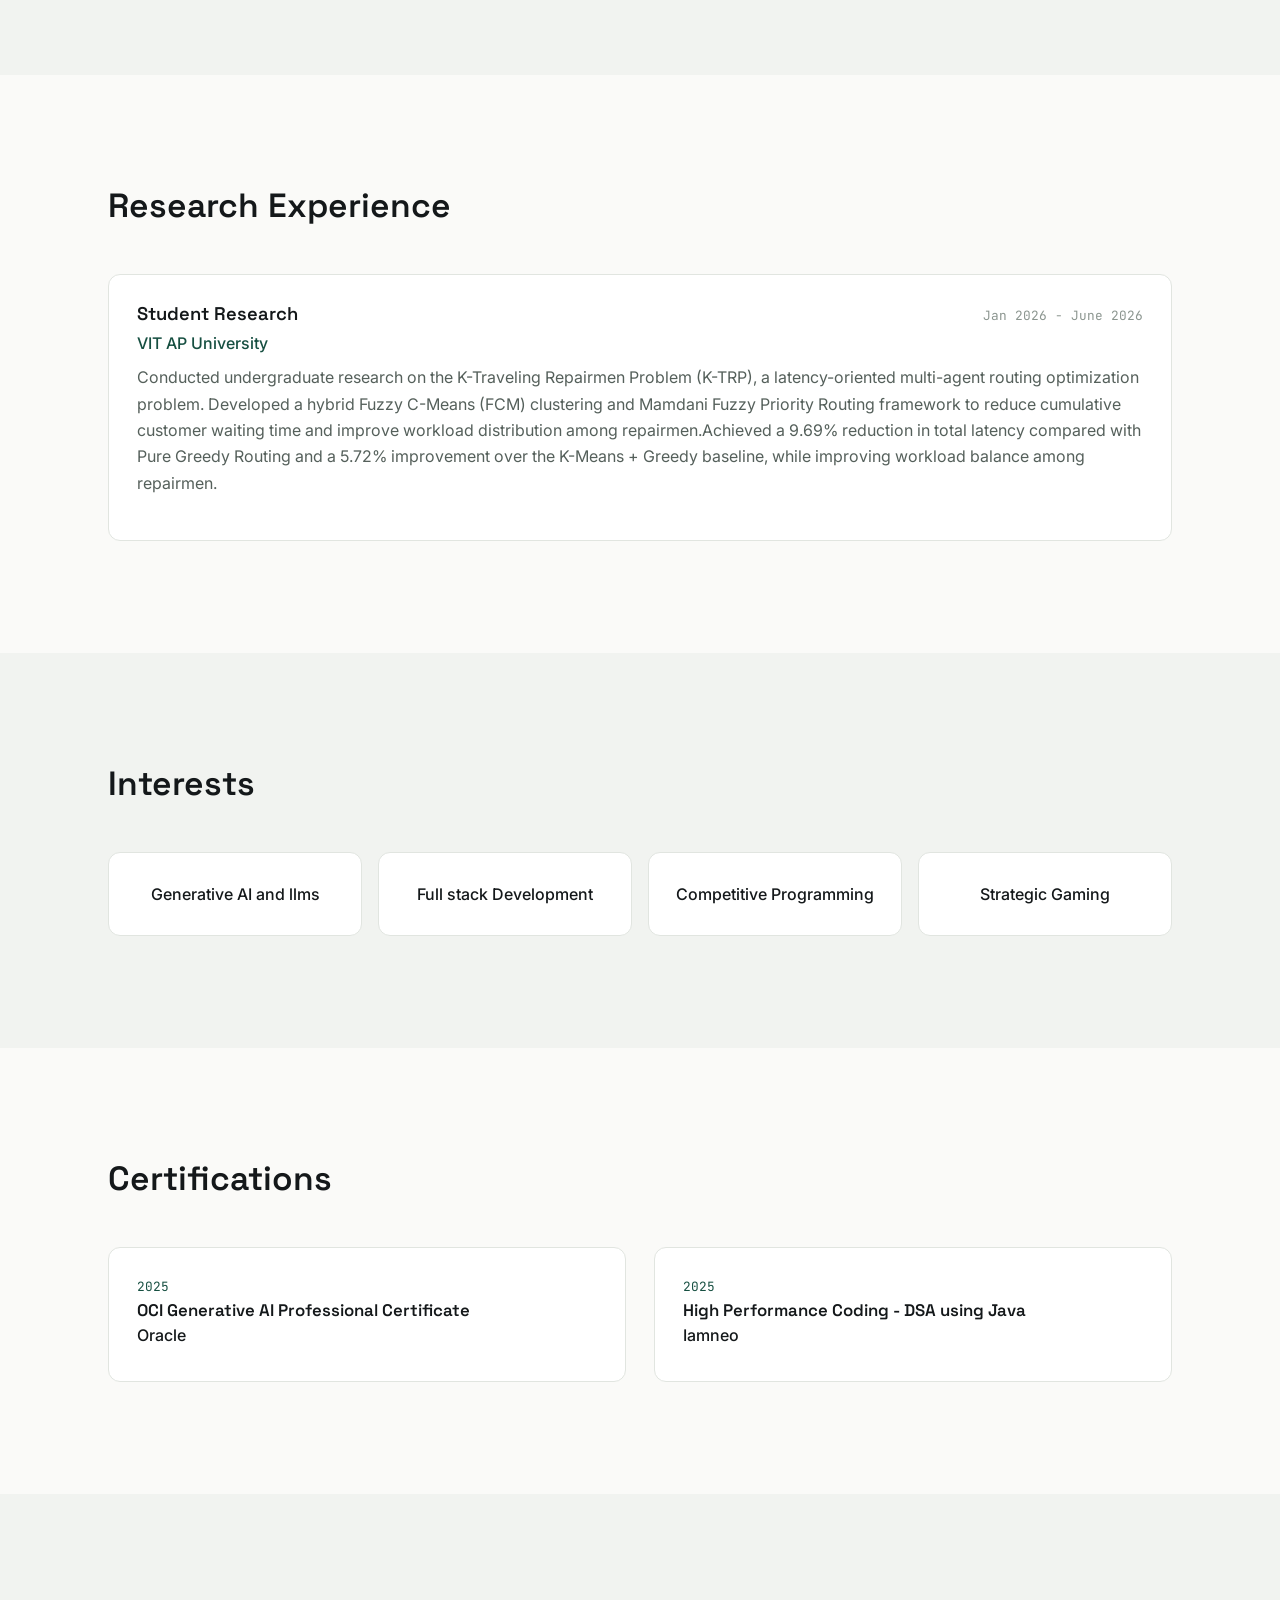
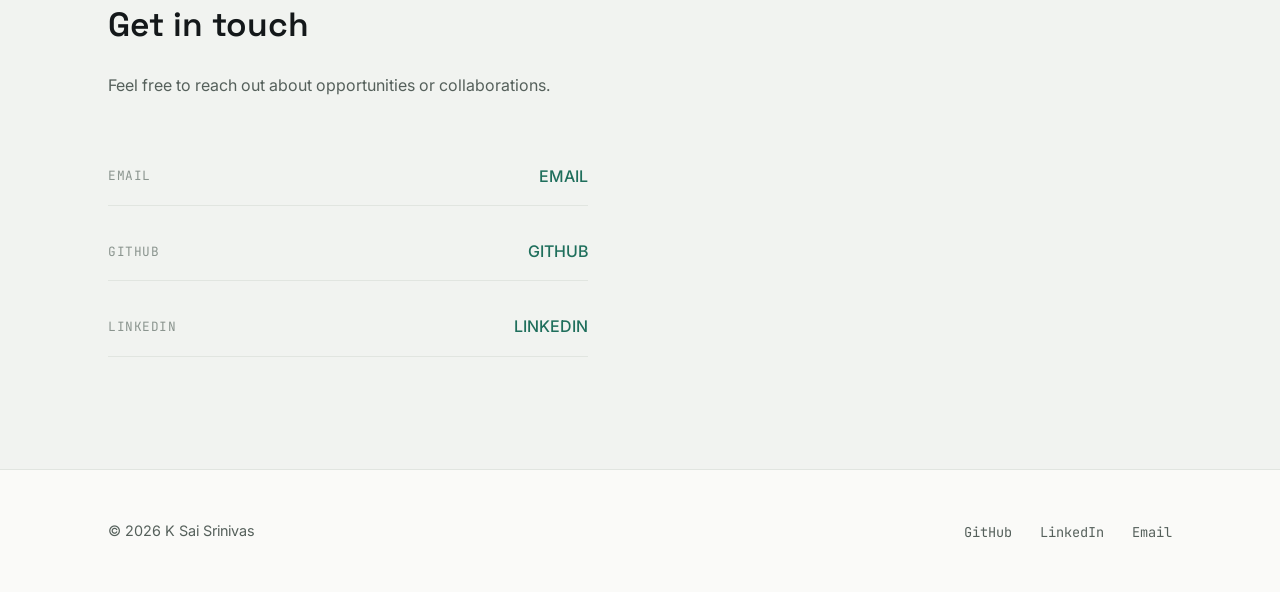
==== commit 71321d6a: "Add files via upload" ====
--- a/index.html
+++ b/index.html
@@ -139,7 +139,7 @@
       </div>
     </section>
 
-    <section id="projects" class="section section-alt">
+    <section id="projects" class="section section">
       <div class="container">
         <h2 class="section-title">Projects</h2>
 
@@ -198,7 +198,7 @@
       </div>
     </section>
 
-    <section id="skills" class="section">
+    <section id="skills" class="section section-alt">
       <div class="container">
         <h2 class="section-title">Skills</h2>
 
@@ -319,7 +319,7 @@
           </li>
           <li>
             <span class="contact-label">LinkedIn</span>
-            <a href="[YOUR LINKEDIN URL]">LINKEDIN</a>
+            <a href="https://www.linkedin.com/in/sai-srinivas-k-15643b2b7/">LINKEDIN</a>
           </li>
         </ul>
       </div>
@@ -333,7 +333,7 @@
       <p>&copy; 2026 K Sai Srinivas</p>
       <ul class="footer-links">
         <li><a href="https://github.com/SaiSrinivas49">GitHub</a></li>
-        <li><a href="[YOUR LINKEDIN URL]">LinkedIn</a></li>
+        <li><a href="https://www.linkedin.com/in/sai-srinivas-k-15643b2b7/">LinkedIn</a></li>
         <li><a href="mailto:ksaisrinivas49@gmail.com">Email</a></li>
       </ul>
     </div>
